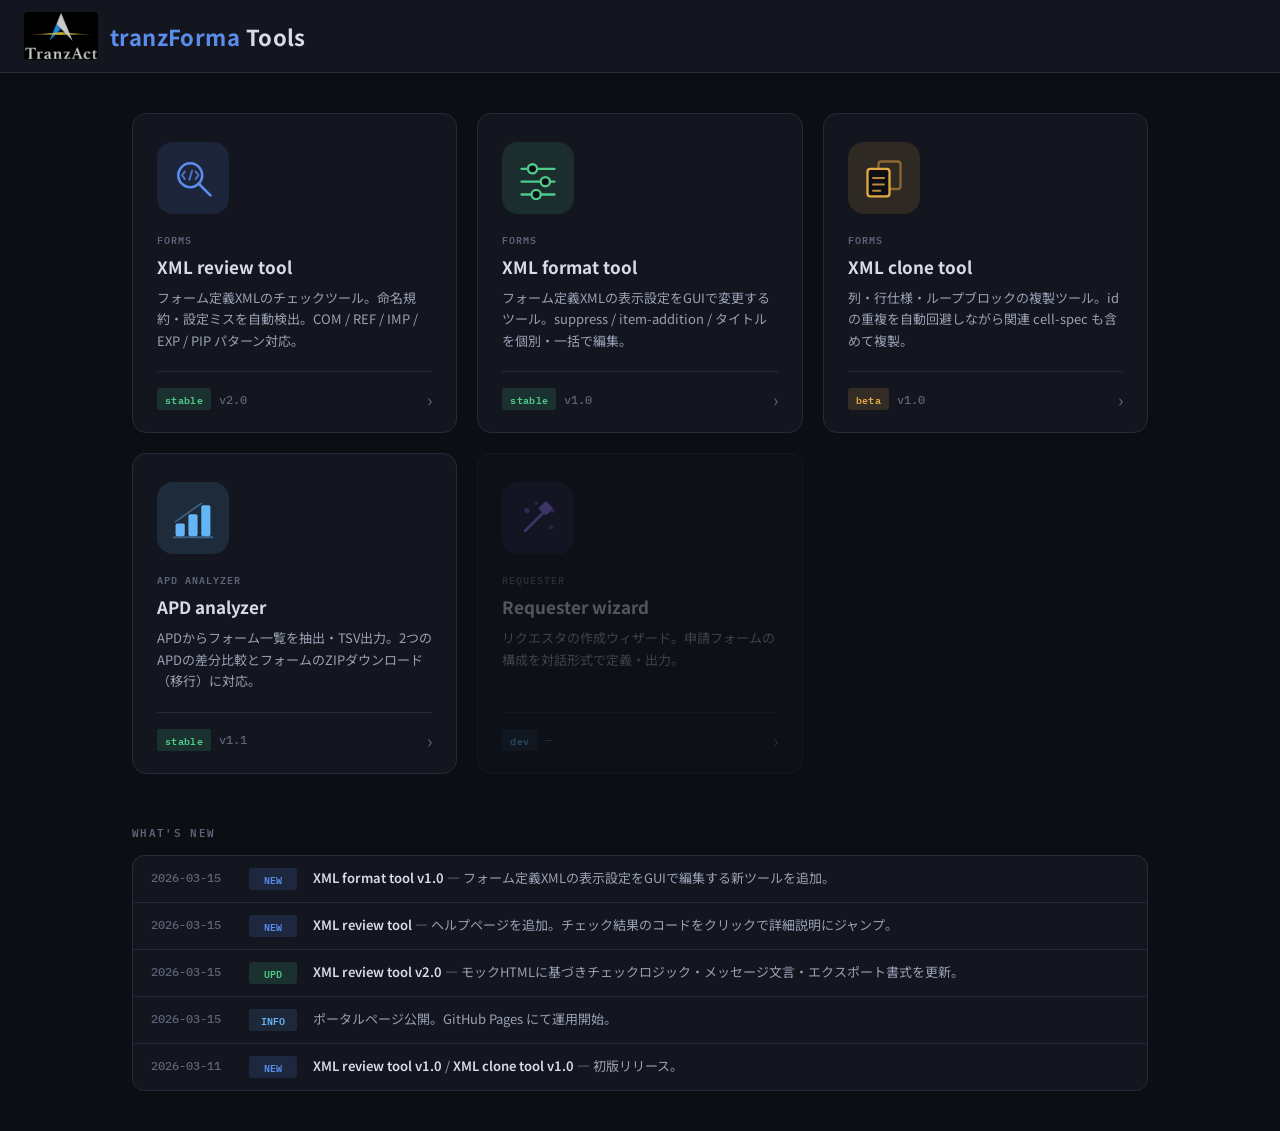
==== tranzforma/index.html @ dec91943 "portal: develop用に全ツールリンクを有効化 Co-Authored-By: Claude Sonnet 4.6 <noreply@anthropic.com>" ====
<!DOCTYPE html>
<html lang="ja">
<head>
<meta charset="UTF-8">
<meta name="viewport" content="width=device-width, initial-scale=1.0">
<title>tranzForma Tools</title>
<link rel="stylesheet" href="shared/common.css">
<style>
body { justify-content: flex-start; }

.portal-body {
  max-width: 1080px; margin: 0 auto; width: 100%;
  padding: 40px 32px; display: flex; flex-direction: column; gap: 48px;
}

/* ─── Tool Grid ─── */
.tool-grid {
  display: grid;
  grid-template-columns: repeat(3, 1fr);
  gap: 20px;
}

.tool-card {
  display: flex; flex-direction: column; gap: 16px;
  padding: 28px 24px 20px;
  background: var(--surface); border: 1px solid var(--border);
  border-radius: 14px; text-decoration: none; color: var(--text);
  transition: all 0.18s; position: relative; overflow: hidden;
}
.tool-card::before {
  content: ''; position: absolute; inset: 0; opacity: 0; transition: opacity 0.18s;
  background: linear-gradient(135deg, var(--accent-dim), transparent 60%);
}
.tool-card:hover { border-color: var(--accent); transform: translateY(-3px); box-shadow: 0 8px 24px rgba(0,0,0,0.3); }
.tool-card:hover::before { opacity: 1; }
.tool-card.disabled { pointer-events: none; opacity: 0.35; }

.card-icon {
  width: 72px; height: 72px; border-radius: 16px;
  display: flex; align-items: center; justify-content: center; flex-shrink: 0;
}
.card-icon img { width: 44px; height: 44px; }
.icon-blue   { background: rgba(91,141,239,0.13); }
.icon-amber  { background: rgba(228,168,66,0.13); }
.icon-teal   { background: rgba(78,202,139,0.13); }
.icon-info   { background: rgba(100,181,246,0.13); }
.icon-purple { background: rgba(150,120,255,0.13); }

.card-body { flex: 1; display: flex; flex-direction: column; gap: 6px; }
.card-category { font: 600 10px var(--mono); color: var(--text3); letter-spacing: 0.1em; text-transform: uppercase; }
.card-name { font: 700 17px var(--sans); color: var(--text); }
.card-desc { font: 400 13px var(--sans); color: var(--text2); line-height: 1.65; margin-top: 2px; }

.card-foot {
  display: flex; align-items: center; gap: 8px;
  padding-top: 14px; border-top: 1px solid var(--border);
  margin-top: 4px;
}
.card-arrow { margin-left: auto; font-size: 18px; color: var(--text3); transition: transform 0.15s; }
.tool-card:hover .card-arrow { transform: translateX(3px); color: var(--accent); }
.card-ver { font: 500 12px var(--mono); color: var(--text3); }

/* ─── Status Badge ─── */
.status { font: 600 10px var(--mono); padding: 2px 8px; border-radius: 3px; letter-spacing: 0.03em; }
.status-stable { background: rgba(78,202,139,0.15);  color: #4eca8b; }
.status-beta   { background: rgba(228,168,66,0.15);  color: #e4a842; }
.status-dev    { background: rgba(100,181,246,0.12); color: #64b5f6; }

/* ─── What's New ─── */
.section-label {
  font: 600 11px var(--mono); color: var(--text3);
  text-transform: uppercase; letter-spacing: 0.12em;
  margin-bottom: 14px;
}
.whats-new {
  background: var(--surface); border: 1px solid var(--border);
  border-radius: 12px; overflow: hidden;
}
.news-item {
  display: flex; align-items: flex-start; gap: 16px;
  padding: 12px 18px; border-bottom: 1px solid var(--border);
}
.news-item:last-child { border-bottom: none; }
.news-date  { font: 500 12px var(--mono); color: var(--text3); min-width: 82px; padding-top: 2px; }
.news-badge { font: 600 10px var(--mono); padding: 2px 8px; border-radius: 3px; min-width: 48px; text-align: center; white-space: nowrap; }
.badge-new  { background: rgba(91,141,239,0.15);  color: #5b8def; }
.badge-upd  { background: rgba(78,202,139,0.15);  color: #4eca8b; }
.badge-info { background: rgba(100,181,246,0.12); color: #64b5f6; }
.news-text  { font: 400 13px var(--sans); color: var(--text2); line-height: 1.6; }
.news-text strong { color: var(--text); font-weight: 600; }
</style>
</head>
<body>

<header>
  <img src="shared/logo.png" alt="tranzForma">
  <h1><span>tranzForma</span> Tools</h1>
</header>

<div class="portal-body">

  <!-- Tool Grid -->
  <div class="tool-grid">

    <a class="tool-card" href="xml-review/">
      <div class="card-icon icon-blue">
        <img src="shared/icons/xml-review.svg" alt="">
      </div>
      <div class="card-body">
        <span class="card-category">Forms</span>
        <span class="card-name">XML review tool</span>
        <span class="card-desc">フォーム定義XMLのチェックツール。命名規約・設定ミスを自動検出。COM / REF / IMP / EXP / PIP パターン対応。</span>
      </div>
      <div class="card-foot">
        <span class="status status-stable">stable</span>
        <span class="card-ver">v2.0</span>
        <span class="card-arrow">›</span>
      </div>
    </a>

    <a class="tool-card" href="xml-format/">
      <div class="card-icon icon-teal">
        <img src="shared/icons/xml-format.svg" alt="">
      </div>
      <div class="card-body">
        <span class="card-category">Forms</span>
        <span class="card-name">XML format tool</span>
        <span class="card-desc">フォーム定義XMLの表示設定をGUIで変更するツール。suppress / item-addition / タイトルを個別・一括で編集。</span>
      </div>
      <div class="card-foot">
        <span class="status status-stable">stable</span>
        <span class="card-ver">v1.0</span>
        <span class="card-arrow">›</span>
      </div>
    </a>

    <a class="tool-card" href="xml-clone/">
      <div class="card-icon icon-amber">
        <img src="shared/icons/xml-clone.svg" alt="">
      </div>
      <div class="card-body">
        <span class="card-category">Forms</span>
        <span class="card-name">XML clone tool</span>
        <span class="card-desc">列・行仕様・ループブロックの複製ツール。id の重複を自動回避しながら関連 cell-spec も含めて複製。</span>
      </div>
      <div class="card-foot">
        <span class="status status-beta">beta</span>
        <span class="card-ver">v1.0</span>
        <span class="card-arrow">›</span>
      </div>
    </a>

    <a class="tool-card" href="apd-analyzer/">
      <div class="card-icon icon-info">
        <img src="shared/icons/apd-analyzer.svg" alt="">
      </div>
      <div class="card-body">
        <span class="card-category">APD Analyzer</span>
        <span class="card-name">APD analyzer</span>
        <span class="card-desc">APDからフォーム一覧を抽出・TSV出力。2つのAPDの差分比較とフォームのZIPダウンロード（移行）に対応。</span>
      </div>
      <div class="card-foot">
        <span class="status status-stable">stable</span>
        <span class="card-ver">v1.1</span>
        <span class="card-arrow">›</span>
      </div>
    </a>

    <a class="tool-card disabled" href="#">
      <div class="card-icon icon-purple">
        <img src="shared/icons/requester-wizard.svg" alt="">
      </div>
      <div class="card-body">
        <span class="card-category">Requester</span>
        <span class="card-name">Requester wizard</span>
        <span class="card-desc">リクエスタの作成ウィザード。申請フォームの構成を対話形式で定義・出力。</span>
      </div>
      <div class="card-foot">
        <span class="status status-dev">dev</span>
        <span class="card-ver">—</span>
        <span class="card-arrow">›</span>
      </div>
    </a>

  </div>

  <!-- What's New -->
  <div>
    <div class="section-label">What's New</div>
    <div class="whats-new">
      <div class="news-item">
        <span class="news-date">2026-03-15</span>
        <span class="news-badge badge-new">NEW</span>
        <span class="news-text"><strong>XML format tool v1.0</strong> — フォーム定義XMLの表示設定をGUIで編集する新ツールを追加。</span>
      </div>
      <div class="news-item">
        <span class="news-date">2026-03-15</span>
        <span class="news-badge badge-new">NEW</span>
        <span class="news-text"><strong>XML review tool</strong> — ヘルプページを追加。チェック結果のコードをクリックで詳細説明にジャンプ。</span>
      </div>
      <div class="news-item">
        <span class="news-date">2026-03-15</span>
        <span class="news-badge badge-upd">UPD</span>
        <span class="news-text"><strong>XML review tool v2.0</strong> — モックHTMLに基づきチェックロジック・メッセージ文言・エクスポート書式を更新。</span>
      </div>
      <div class="news-item">
        <span class="news-date">2026-03-15</span>
        <span class="news-badge badge-info">INFO</span>
        <span class="news-text">ポータルページ公開。GitHub Pages にて運用開始。</span>
      </div>
      <div class="news-item">
        <span class="news-date">2026-03-11</span>
        <span class="news-badge badge-new">NEW</span>
        <span class="news-text"><strong>XML review tool v1.0</strong> / <strong>XML clone tool v1.0</strong> — 初版リリース。</span>
      </div>
    </div>
  </div>

</div>

</body>
</html>
---- tranzforma/shared/common.css ----
@import url('https://fonts.googleapis.com/css2?family=IBM+Plex+Mono:wght@400;500;600&family=Noto+Sans+JP:wght@400;500;600;700&display=swap');

:root {
  --bg: #0c0e14; --surface: #13161f; --surface2: #1a1e2a;
  --border: #252a3a; --border-hover: #3a4060;
  --accent: #5b8def; --accent-dim: rgba(91,141,239,0.12);
  --error: #ef6461; --error-dim: rgba(239,100,97,0.1);
  --warn: #e4a842; --warn-dim: rgba(228,168,66,0.1);
  --info: #64b5f6; --info-dim: rgba(100,181,246,0.1);
  --ok: #4eca8b; --ok-dim: rgba(78,202,139,0.1);
  --text: #d8dce6; --text2: #9aa0b4; --text3: #5e6478;
  --mono: 'IBM Plex Mono', monospace;
  --sans: 'Noto Sans JP', sans-serif;
}

* { box-sizing: border-box; margin: 0; padding: 0; }
body { background: var(--bg); color: var(--text); font-family: var(--sans); min-height: 100vh; display: flex; flex-direction: column; }

/* ─── Header ─── */
header {
  padding: 12px 24px; border-bottom: 1px solid var(--border);
  display: flex; align-items: center; gap: 12px; background: var(--surface);
}
header img { height: 48px; object-fit: contain; border-radius: 4px; }
header h1 { font-size: 22px; font-weight: 700; letter-spacing: 0.02em; }
header h1 span { color: var(--accent); }
.ver { font: 500 14px var(--mono); color: var(--text2); margin-left: 4px; }

/* ─── Toolbar ─── */
.toolbar {
  padding: 10px 24px; border-bottom: 1px solid var(--border);
  background: var(--surface); display: flex; align-items: center; gap: 16px; flex-wrap: wrap;
}
.toolbar label { font: 500 12px var(--mono); color: var(--text2); cursor: pointer; display: flex; align-items: center; gap: 5px; }
.toolbar input[type="radio"] { accent-color: var(--accent); }

/* ─── Main Layout ─── */
main { flex: 1; display: grid; grid-template-columns: 1fr 1fr; min-height: 0; }
.pane { display: flex; flex-direction: column; border-right: 1px solid var(--border); min-height: 0; }
.pane:last-child { border-right: none; }
.pane-header {
  padding: 8px 20px; border-bottom: 1px solid var(--border);
  font: 600 11px var(--mono); color: var(--text3); text-transform: uppercase; letter-spacing: 0.1em;
  display: flex; align-items: center; gap: 8px; background: var(--surface);
}
.pane-header::after { content: ''; flex: 1; height: 1px; background: var(--border); }

/* ─── Buttons ─── */
.btn {
  padding: 8px 18px; border-radius: 6px; border: none; cursor: pointer;
  font: 600 13px var(--mono); letter-spacing: 0.02em; transition: all 0.15s;
  display: flex; align-items: center; gap: 6px;
}
.btn-primary { background: var(--accent); color: #fff; }
.btn-primary:hover:not(:disabled) { filter: brightness(1.15); transform: translateY(-1px); }
.btn-fix {
  background: var(--ok-dim); color: var(--ok); border: 1px solid rgba(78,202,139,0.3);
}
.btn-fix:hover:not(:disabled) { background: rgba(78,202,139,0.22); border-color: var(--ok); transform: translateY(-1px); }
.btn-fix:disabled { opacity: 0.35; cursor: not-allowed; }
.btn-secondary { background: var(--surface2); color: var(--text2); border: 1px solid var(--border); }
.btn-secondary:hover:not(:disabled) { color: var(--text); border-color: var(--accent); }
.btn:disabled { opacity: 0.35; cursor: not-allowed; }
.btn-row { padding: 0 16px 12px; display: flex; gap: 8px; flex-wrap: wrap; }

/* ─── Textarea / Drop Zone ─── */
.drop-zone {
  margin: 12px 16px 0; padding: 24px; border: 2px dashed var(--border);
  border-radius: 8px; text-align: center; transition: all 0.2s;
  font: 400 13px var(--sans); color: var(--text3); cursor: pointer;
}
.drop-zone.dragover { border-color: var(--accent); background: var(--accent-dim); color: var(--accent); }
.drop-zone input { display: none; }
.drop-zone .icon { font-size: 24px; margin-bottom: 6px; }

textarea {
  flex: 1; margin: 8px 16px; background: var(--surface2); border: 1px solid var(--border);
  border-radius: 8px; color: var(--text); font: 400 13px/1.7 var(--mono);
  padding: 12px; resize: none; outline: none; transition: border-color 0.2s;
}
textarea:focus { border-color: var(--accent); }
textarea::placeholder { color: var(--text3); }

/* ─── Results ─── */
.results-area { flex: 1; display: flex; flex-direction: column; overflow-y: auto; padding: 12px 16px; gap: 10px; }
.result-empty {
  flex: 1; display: flex; flex-direction: column; align-items: center; justify-content: center;
  color: var(--text3); font: 400 13px var(--mono); gap: 10px; text-align: center; opacity: 0.5;
}
.summary-bar {
  display: flex; align-items: center; gap: 12px; flex-wrap: wrap;
  padding: 10px 14px; background: var(--surface2); border-radius: 8px; border: 1px solid var(--border);
  font: 500 13px var(--mono);
}
.summary-chip { display: flex; align-items: center; gap: 5px; padding: 2px 10px; border-radius: 99px; font: 600 12px var(--mono); }
.chip-error { background: var(--error-dim); color: var(--error); }
.chip-warn  { background: var(--warn-dim);  color: var(--warn);  }
.chip-info  { background: var(--info-dim);  color: var(--info);  }
.chip-ok    { background: var(--ok-dim);    color: var(--ok);    }

.check-group { border: 1px solid var(--border); border-radius: 8px; overflow: hidden; }
.check-group-header {
  padding: 10px 14px; background: var(--surface); cursor: pointer;
  display: flex; align-items: center; gap: 10px; font: 500 13px var(--sans);
  transition: background 0.15s; user-select: none;
}
.check-group-header:hover { background: var(--surface2); }
.check-group-header .arrow { font-size: 10px; color: var(--text3); transition: transform 0.2s; }
.check-group-header.open .arrow { transform: rotate(90deg); }
.check-group-header .code { font: 600 12px var(--mono); color: var(--accent); min-width: 62px; text-decoration: none; }
.check-group-header .code:hover { text-decoration: underline; }
.check-group-header .badge { margin-left: auto; padding: 1px 8px; border-radius: 99px; font: 600 11px var(--mono); }
.check-group-body { display: none; border-top: 1px solid var(--border); }
.check-group-body.open { display: block; }

.issue-card {
  padding: 10px 14px; border-bottom: 1px solid var(--border);
  animation: fadeIn 0.15s ease; font-size: 13px;
}
.issue-card:last-child { border-bottom: none; }
@keyframes fadeIn { from { opacity: 0; } to { opacity: 1; } }
.issue-severity { display: inline-block; padding: 1px 6px; border-radius: 3px; font: 600 10px var(--mono); letter-spacing: 0.04em; margin-right: 6px; }
.sev-error { background: var(--error-dim); color: var(--error); }
.sev-warn  { background: var(--warn-dim);  color: var(--warn);  }
.sev-info  { background: var(--info-dim);  color: var(--info);  }
.issue-location { font: 500 12px var(--mono); color: var(--text2); margin-top: 4px; }
.issue-detail   { font: 400 12px var(--mono); color: var(--text3); margin-top: 3px; word-break: break-all; }
.issue-suggest  { font: 400 12px var(--mono); color: var(--accent); margin-top: 3px; }

.export-bar {
  padding: 8px 16px; border-top: 1px solid var(--border);
  display: flex; gap: 8px; background: var(--surface);
}

/* ─── Responsive ─── */
@media (max-width: 800px) {
  main { grid-template-columns: 1fr; }
  .pane { border-right: none; border-bottom: 1px solid var(--border); }
}
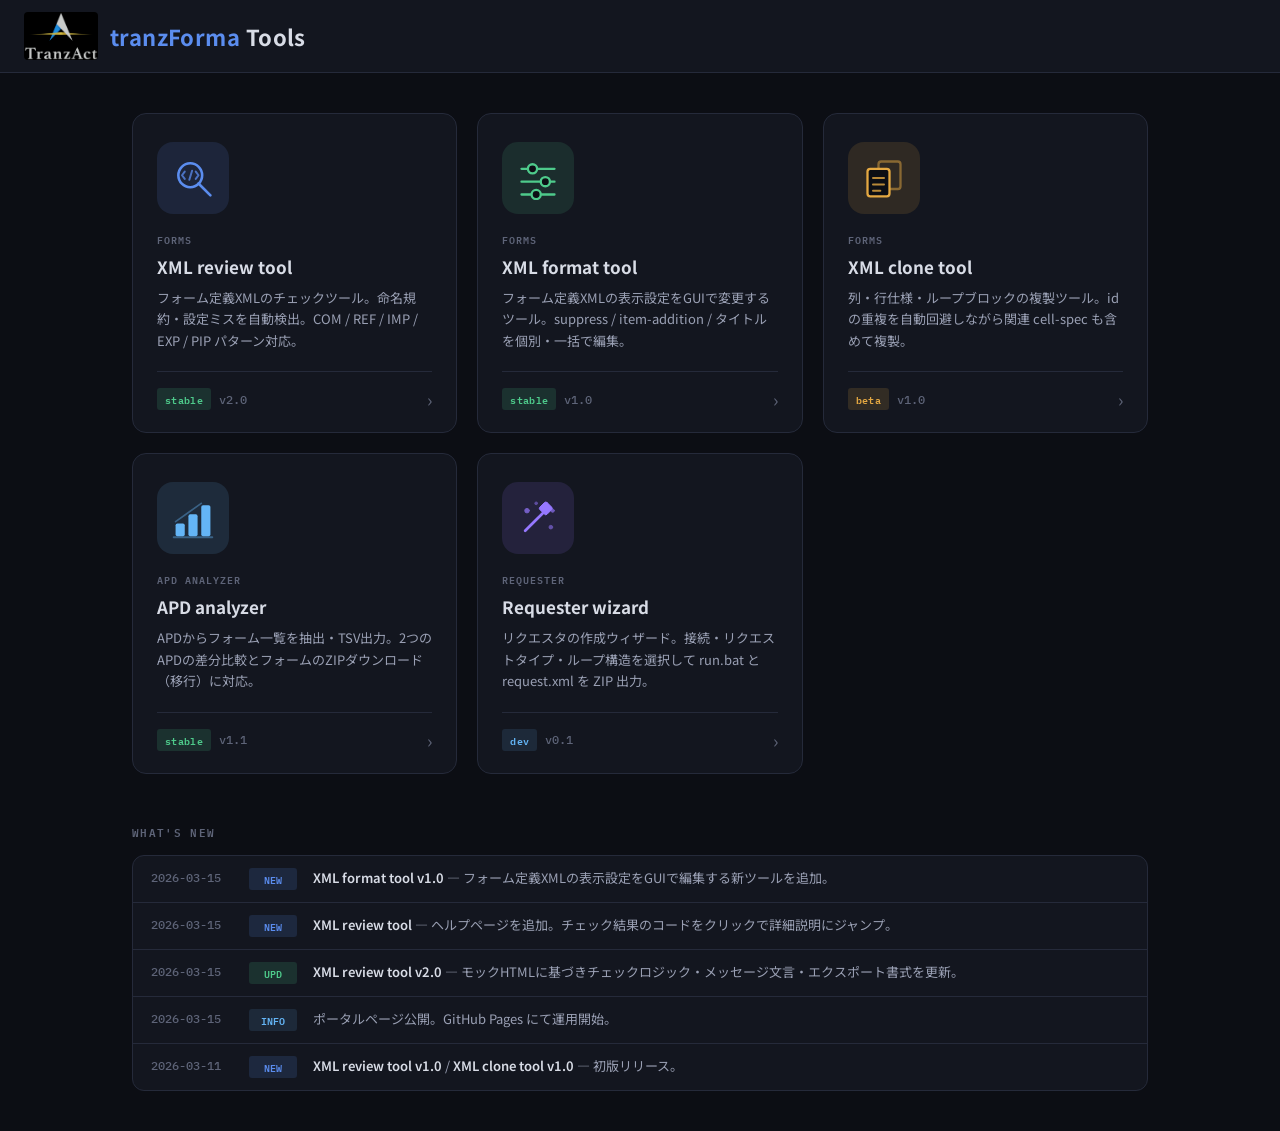
==== commit b74b0e91: "requester-wizard: add APD-driven 6-step wizard (v0.1) - New tool at tranzforma/requester-generator/ " ====
--- a/tranzforma/index.html
+++ b/tranzforma/index.html
@@ -166,18 +166,18 @@
       </div>
     </a>
 
-    <a class="tool-card disabled" href="#">
+    <a class="tool-card" href="requester-generator/">
       <div class="card-icon icon-purple">
         <img src="shared/icons/requester-wizard.svg" alt="">
       </div>
       <div class="card-body">
         <span class="card-category">Requester</span>
         <span class="card-name">Requester wizard</span>
-        <span class="card-desc">リクエスタの作成ウィザード。申請フォームの構成を対話形式で定義・出力。</span>
+        <span class="card-desc">リクエスタの作成ウィザード。接続・リクエストタイプ・ループ構造を選択して run.bat と request.xml を ZIP 出力。</span>
       </div>
       <div class="card-foot">
         <span class="status status-dev">dev</span>
-        <span class="card-ver">—</span>
+        <span class="card-ver">v0.1</span>
         <span class="card-arrow">›</span>
       </div>
     </a>
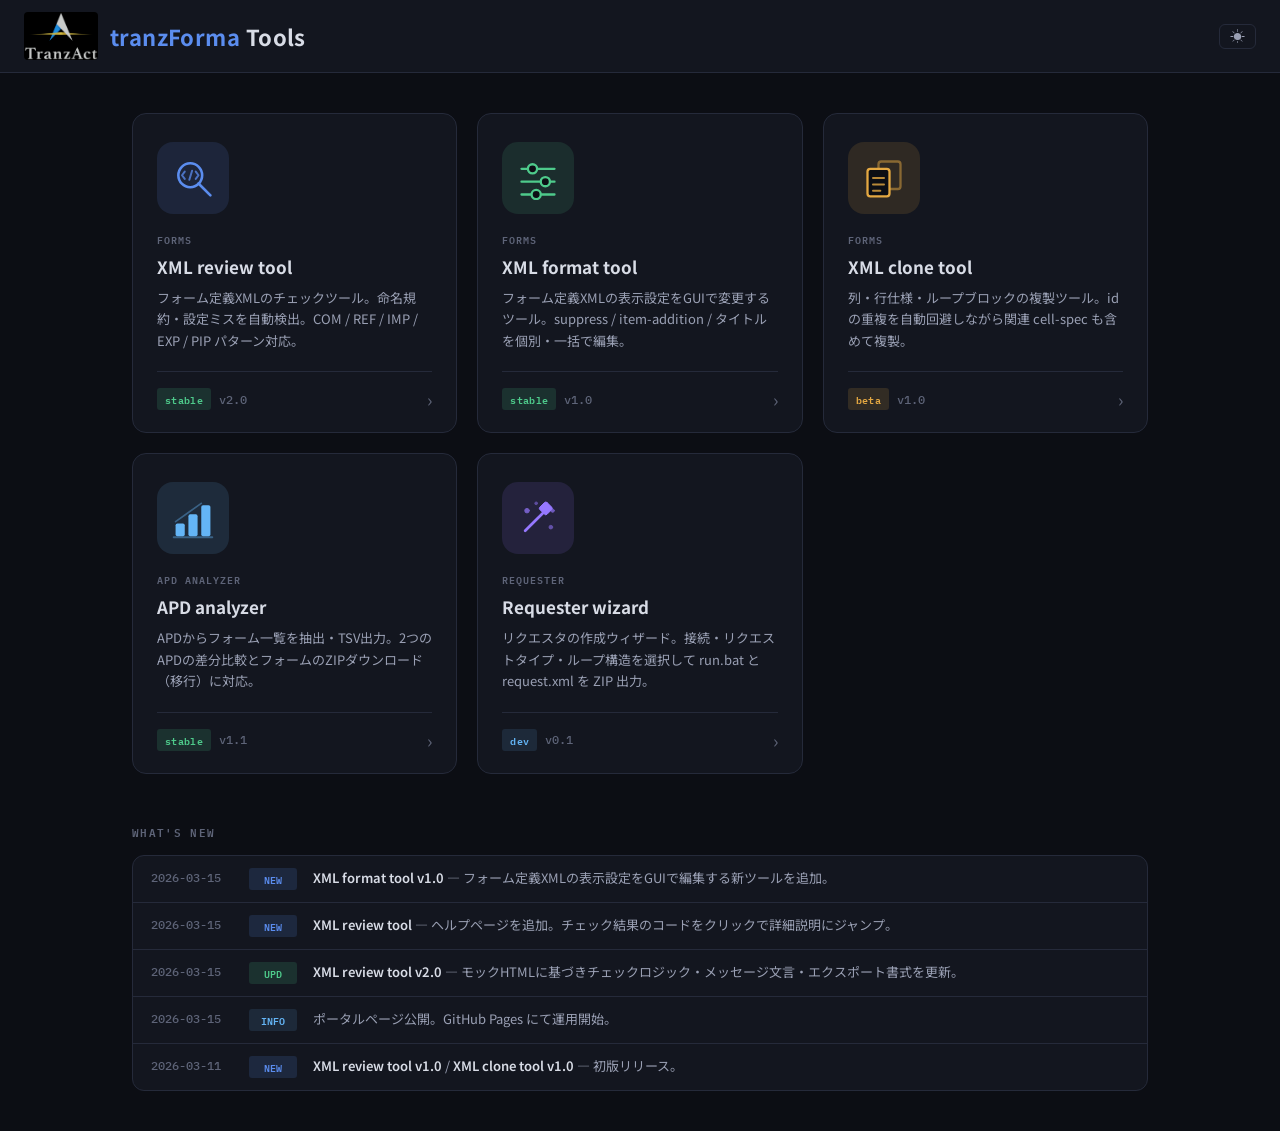
==== commit f00611dd: "shared: add light/dark mode toggle across all tools - Add shared/theme.js: IIFE sets data-theme from" ====
--- a/tranzforma/index.html
+++ b/tranzforma/index.html
@@ -5,6 +5,7 @@
 <meta name="viewport" content="width=device-width, initial-scale=1.0">
 <title>tranzForma Tools</title>
 <link rel="stylesheet" href="shared/common.css">
+<script src="shared/theme.js"></script>
 <style>
 body { justify-content: flex-start; }
 
@@ -95,6 +96,7 @@
 <header>
   <img src="shared/logo.png" alt="tranzForma">
   <h1><span>tranzForma</span> Tools</h1>
+  <button style="margin-left:auto" class="theme-btn" onclick="toggleTheme()"></button>
 </header>
 
 <div class="portal-body">
--- a/tranzforma/shared/common.css
+++ b/tranzforma/shared/common.css
@@ -13,6 +13,17 @@
   --sans: 'Noto Sans JP', sans-serif;
 }
 
+:root[data-theme="light"] {
+  --bg: #f4f5f9; --surface: #ffffff; --surface2: #eef0f6;
+  --border: #dde0ea; --border-hover: #aab0c8;
+  --accent: #3b6fd4; --accent-dim: rgba(59,111,212,0.10);
+  --error: #c9302c; --error-dim: rgba(201,48,44,0.08);
+  --warn: #b07000; --warn-dim: rgba(176,112,0,0.08);
+  --info: #1976d2; --info-dim: rgba(25,118,210,0.08);
+  --ok: #1e8a5a; --ok-dim: rgba(30,138,90,0.08);
+  --text: #1a1d2e; --text2: #4a5068; --text3: #8a90a4;
+}
+
 * { box-sizing: border-box; margin: 0; padding: 0; }
 body { background: var(--bg); color: var(--text); font-family: var(--sans); min-height: 100vh; display: flex; flex-direction: column; }
 
@@ -25,6 +36,17 @@
 header h1 { font-size: 22px; font-weight: 700; letter-spacing: 0.02em; }
 header h1 span { color: var(--accent); }
 .ver { font: 500 14px var(--mono); color: var(--text2); margin-left: 4px; }
+
+/* ─── Theme Toggle ─── */
+.theme-btn {
+  background: none; border: 1px solid var(--border);
+  border-radius: 6px; padding: 4px 10px; cursor: pointer;
+  font-size: 15px; color: var(--text2); transition: all 0.15s; line-height: 1;
+}
+.theme-btn:hover { border-color: var(--accent); color: var(--text); }
+/* icon swap via CSS */
+.theme-btn::before { content: '☀'; }
+:root[data-theme="light"] .theme-btn::before { content: '🌙'; }
 
 /* ─── Toolbar ─── */
 .toolbar {
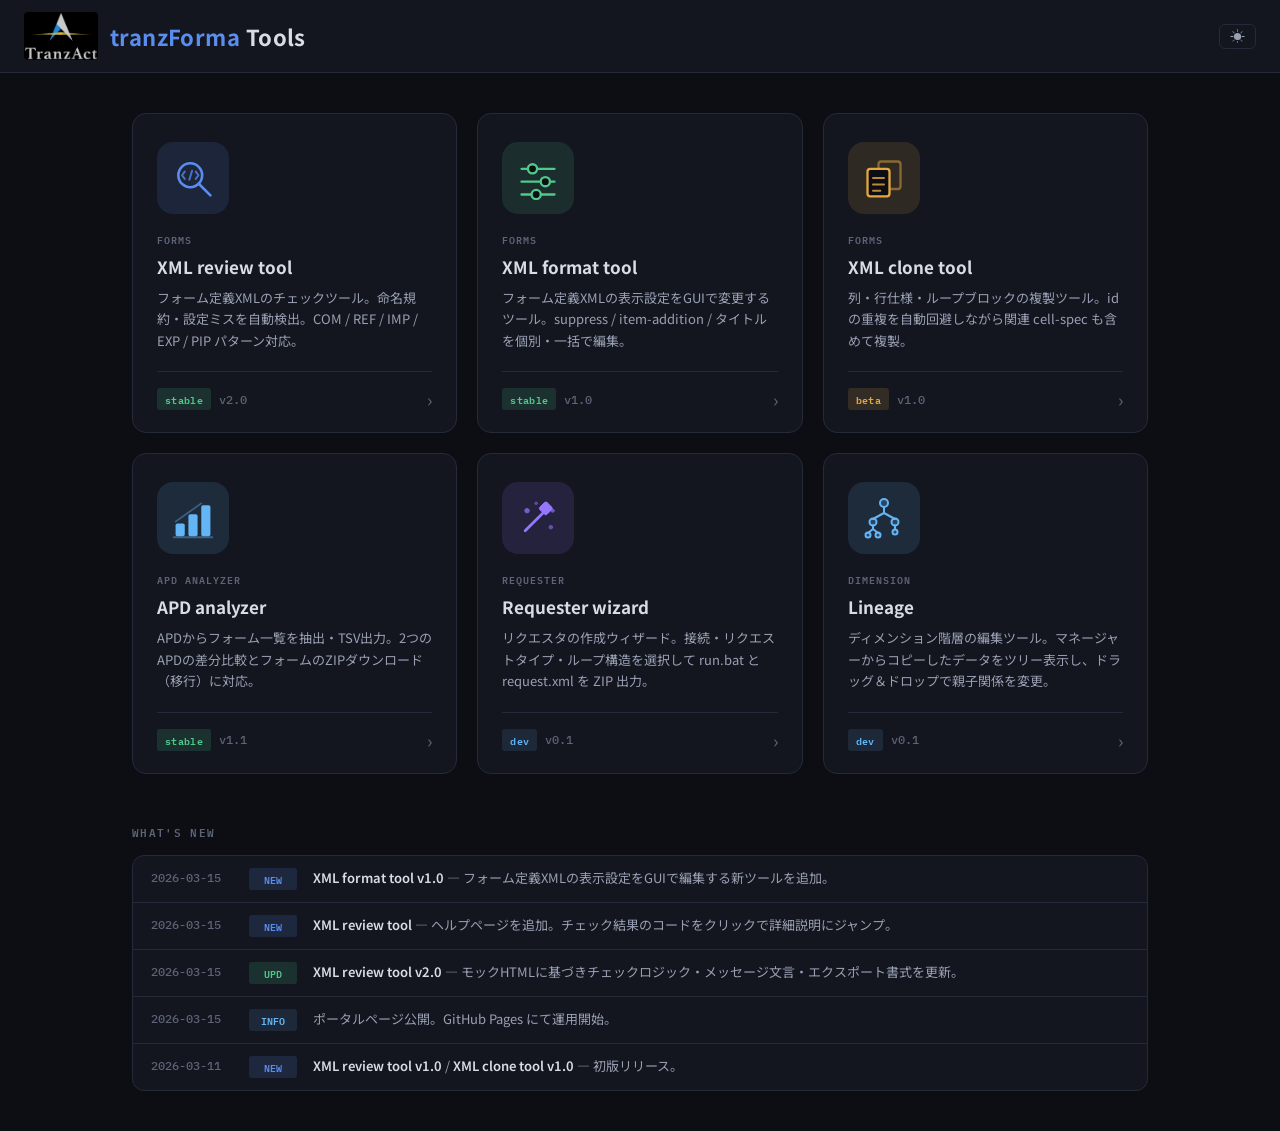
==== commit 7cee932d: "feat(lineage): add dimension hierarchy editing tool New tool for editing dimension hierarchies with " ====
--- a/tranzforma/index.html
+++ b/tranzforma/index.html
@@ -184,6 +184,22 @@
       </div>
     </a>
 
+    <a class="tool-card" href="lineage/">
+      <div class="card-icon icon-info">
+        <img src="shared/icons/lineage.svg" alt="">
+      </div>
+      <div class="card-body">
+        <span class="card-category">Dimension</span>
+        <span class="card-name">Lineage</span>
+        <span class="card-desc">ディメンション階層の編集ツール。マネージャーからコピーしたデータをツリー表示し、ドラッグ＆ドロップで親子関係を変更。</span>
+      </div>
+      <div class="card-foot">
+        <span class="status status-dev">dev</span>
+        <span class="card-ver">v0.1</span>
+        <span class="card-arrow">›</span>
+      </div>
+    </a>
+
   </div>
 
   <!-- What's New -->
--- a/tranzforma/shared/common.css
+++ b/tranzforma/shared/common.css
@@ -33,8 +33,11 @@
   display: flex; align-items: center; gap: 12px; background: var(--surface);
 }
 header img { height: 48px; object-fit: contain; border-radius: 4px; }
+:root[data-theme="light"] header img { background: #13161f; padding: 2px 6px; border-radius: 6px; }
 header h1 { font-size: 22px; font-weight: 700; letter-spacing: 0.02em; }
 header h1 span { color: var(--accent); }
+header h1 a { color: var(--accent); text-decoration: none; }
+header h1 a:hover { text-decoration: underline; }
 .ver { font: 500 14px var(--mono); color: var(--text2); margin-left: 4px; }
 
 /* ─── Theme Toggle ─── */
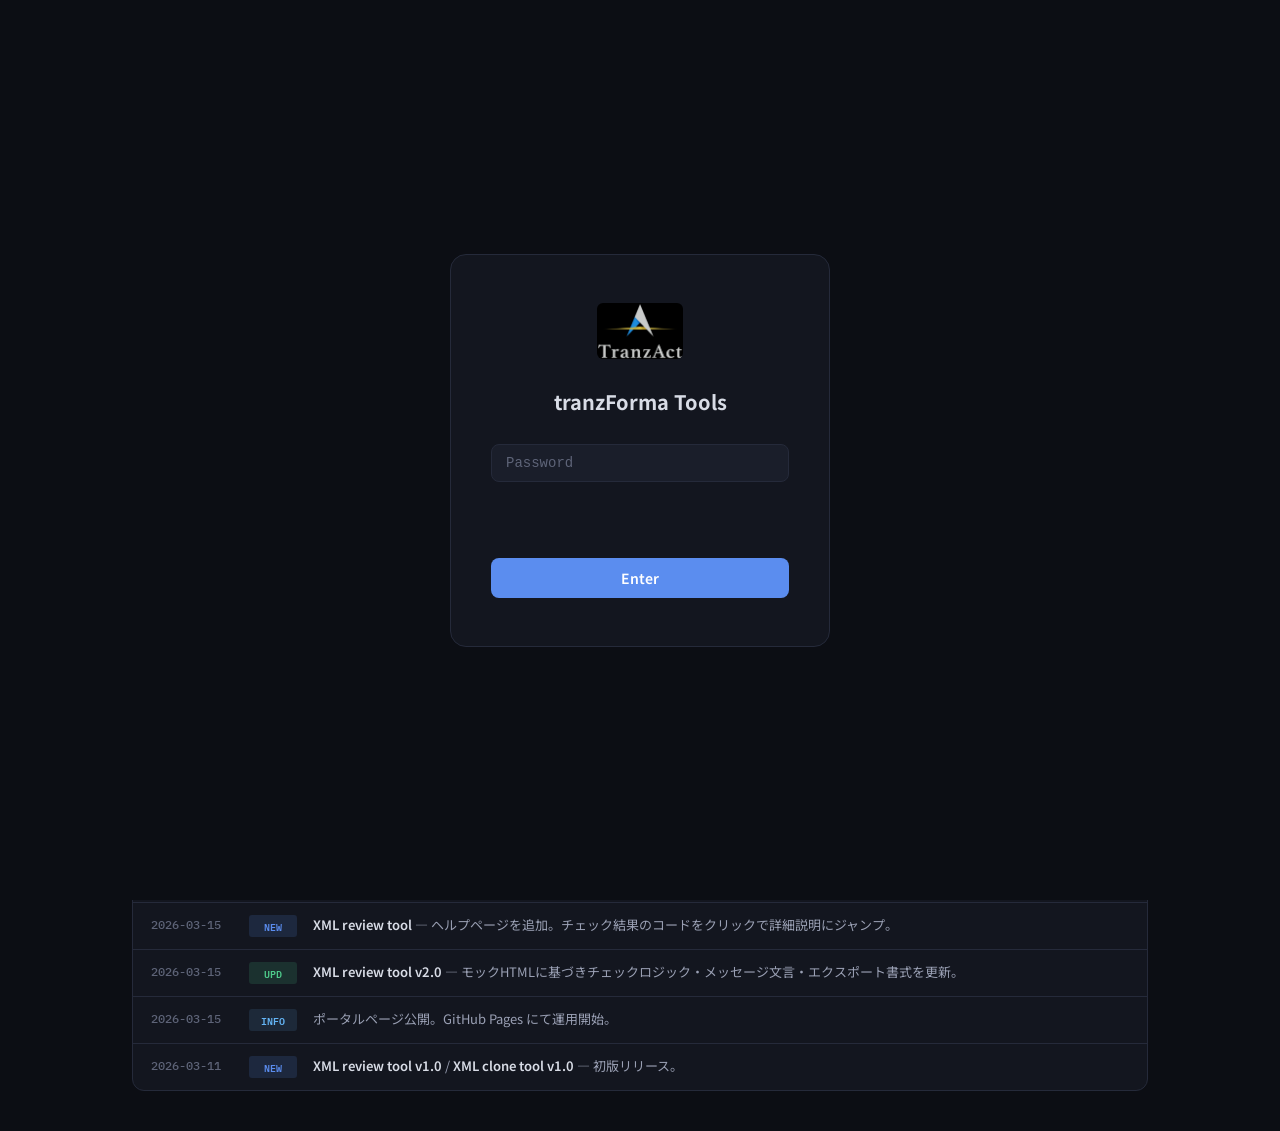
==== commit cb267f91: "feat(apd-analyzer): add UPDATE_LEDGER analysis, system graph, and password gate - Add password gate " ====
--- a/tranzforma/index.html
+++ b/tranzforma/index.html
@@ -6,6 +6,7 @@
 <title>tranzForma Tools</title>
 <link rel="stylesheet" href="shared/common.css">
 <script src="shared/theme.js"></script>
+<script src="shared/auth.js"></script>
 <style>
 body { justify-content: flex-start; }
 
@@ -89,9 +90,59 @@
 .badge-info { background: rgba(100,181,246,0.12); color: #64b5f6; }
 .news-text  { font: 400 13px var(--sans); color: var(--text2); line-height: 1.6; }
 .news-text strong { color: var(--text); font-weight: 600; }
+
+/* ─── Login Overlay ─── */
+.login-overlay {
+  position: fixed; inset: 0; z-index: 1000;
+  background: var(--bg);
+  display: flex; align-items: center; justify-content: center;
+}
+.login-overlay.hidden { display: none; }
+
+.login-box {
+  display: flex; flex-direction: column; align-items: center; gap: 28px;
+  padding: 48px 40px; background: var(--surface); border: 1px solid var(--border);
+  border-radius: 16px; width: 380px; max-width: 90vw;
+}
+.login-box img { height: 56px; border-radius: 6px; }
+:root[data-theme="light"] .login-box img { background: #13161f; padding: 3px 8px; border-radius: 8px; }
+.login-title { font: 700 20px var(--sans); color: var(--text); }
+.login-field {
+  width: 100%; display: flex; flex-direction: column; gap: 8px;
+}
+.login-field input {
+  width: 100%; padding: 10px 14px; font: 400 14px var(--mono);
+  background: var(--surface2); border: 1px solid var(--border); border-radius: 8px;
+  color: var(--text); outline: none; transition: border-color 0.15s;
+}
+.login-field input:focus { border-color: var(--accent); }
+.login-field input::placeholder { color: var(--text3); }
+.login-btn {
+  width: 100%; padding: 10px; font: 600 14px var(--sans);
+  background: var(--accent); color: #fff; border: none; border-radius: 8px;
+  cursor: pointer; transition: opacity 0.15s;
+}
+.login-btn:hover { opacity: 0.85; }
+.login-error {
+  font: 500 13px var(--sans); color: var(--error); min-height: 20px;
+  text-align: center;
+}
 </style>
 </head>
 <body>
+
+<!-- Login Overlay -->
+<div class="login-overlay" id="loginOverlay">
+  <div class="login-box">
+    <img src="shared/logo.png" alt="tranzForma">
+    <span class="login-title">tranzForma Tools</span>
+    <div class="login-field">
+      <input type="password" id="loginPassword" placeholder="Password" autocomplete="off">
+    </div>
+    <span class="login-error" id="loginError"></span>
+    <button class="login-btn" id="loginBtn">Enter</button>
+  </div>
+</div>
 
 <header>
   <img src="shared/logo.png" alt="tranzForma">
@@ -236,5 +287,34 @@
 
 </div>
 
+<script>
+(function () {
+  const overlay = document.getElementById('loginOverlay');
+  const pwInput = document.getElementById('loginPassword');
+  const btn     = document.getElementById('loginBtn');
+  const errEl   = document.getElementById('loginError');
+
+  if (tfIsAuthed()) {
+    overlay.classList.add('hidden');
+  }
+
+  async function attempt() {
+    const ok = await tfLogin(pwInput.value);
+    if (ok) {
+      overlay.classList.add('hidden');
+    } else {
+      errEl.textContent = 'パスワードが違います';
+      pwInput.value = '';
+      pwInput.focus();
+    }
+  }
+
+  btn.addEventListener('click', attempt);
+  pwInput.addEventListener('keydown', function (e) {
+    if (e.key === 'Enter') attempt();
+  });
+})();
+</script>
+
 </body>
 </html>
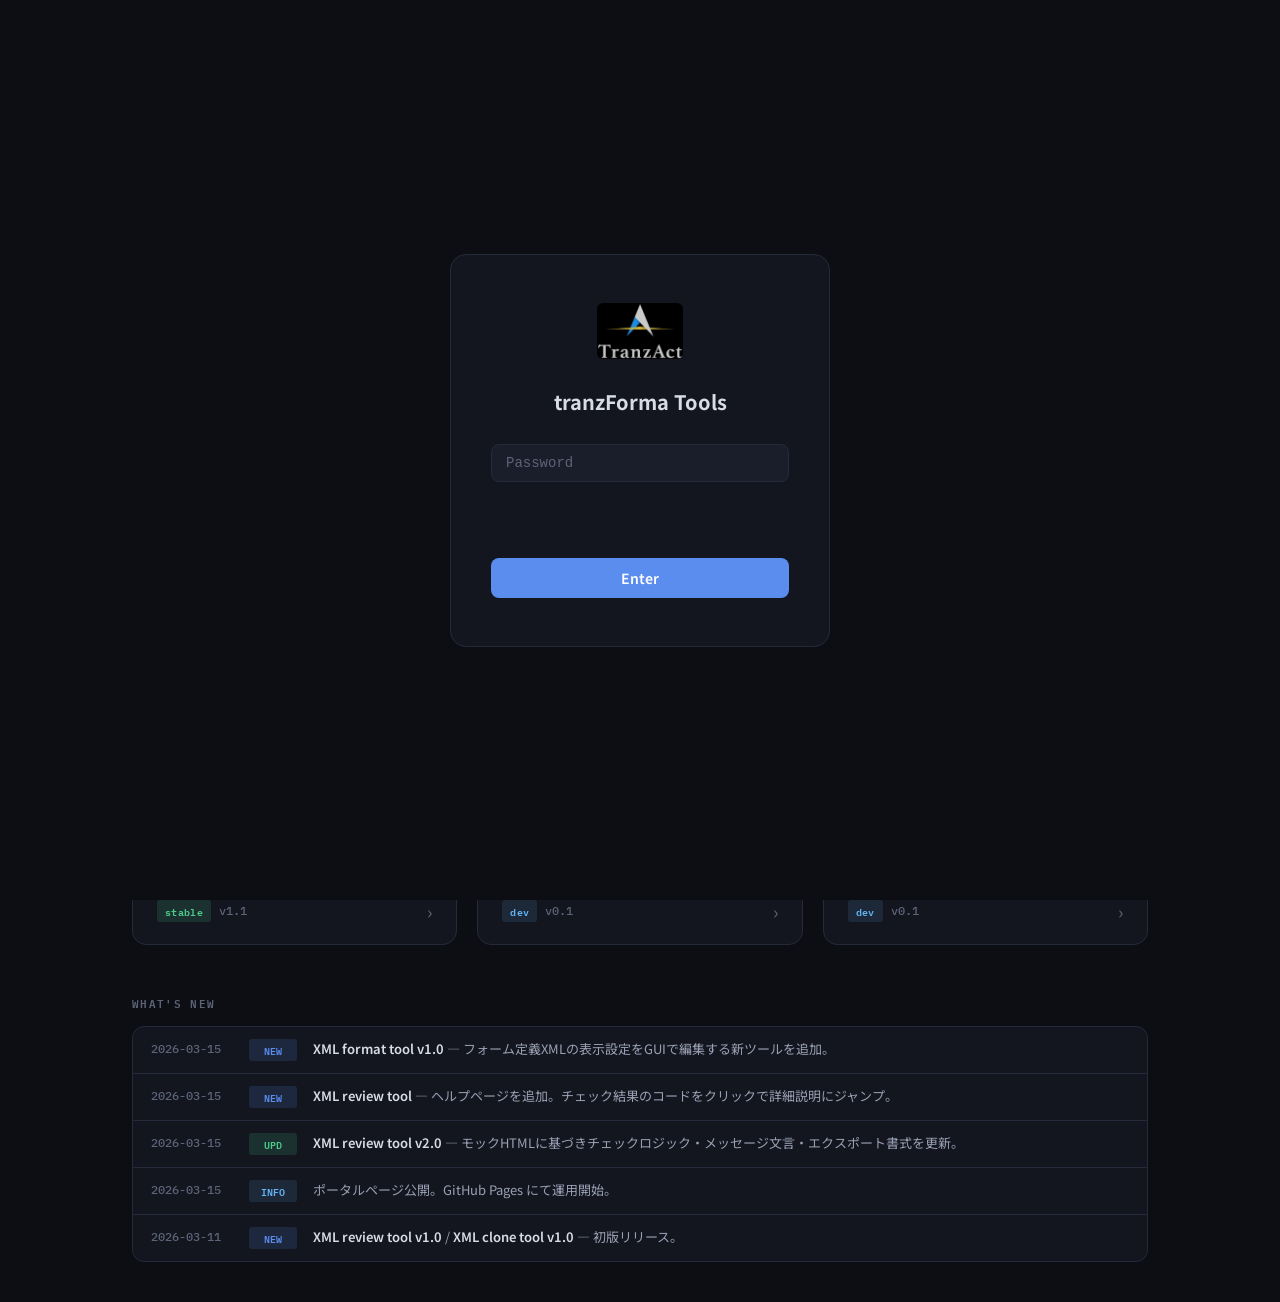
==== commit df813b56: "feat: add IndexedDB APD store and project selector on HOME - Add shared/apd-store.js for persistent " ====
--- a/tranzforma/index.html
+++ b/tranzforma/index.html
@@ -7,6 +7,7 @@
 <link rel="stylesheet" href="shared/common.css">
 <script src="shared/theme.js"></script>
 <script src="shared/auth.js"></script>
+<script src="shared/apd-store.js"></script>
 <style>
 body { justify-content: flex-start; }
 
@@ -90,6 +91,54 @@
 .badge-info { background: rgba(100,181,246,0.12); color: #64b5f6; }
 .news-text  { font: 400 13px var(--sans); color: var(--text2); line-height: 1.6; }
 .news-text strong { color: var(--text); font-weight: 600; }
+
+/* ─── Project Cards ─── */
+.project-grid {
+  display: flex; gap: 14px; flex-wrap: wrap;
+}
+.project-card {
+  display: flex; flex-direction: column; gap: 6px;
+  padding: 16px 18px; min-width: 160px; max-width: 220px;
+  background: var(--surface); border: 2px solid var(--border);
+  border-radius: 12px; cursor: pointer; transition: all 0.15s;
+  position: relative;
+}
+.project-card:hover { border-color: var(--accent); }
+.project-card.selected { border-color: var(--accent); background: var(--accent-dim); }
+.project-card .proj-name {
+  font: 700 14px var(--mono); color: var(--text);
+  white-space: nowrap; overflow: hidden; text-overflow: ellipsis;
+}
+.project-card .proj-meta {
+  font: 400 11px var(--mono); color: var(--text3); line-height: 1.5;
+}
+.project-card .proj-check {
+  position: absolute; top: 8px; right: 10px;
+  font-size: 14px; color: var(--accent); display: none;
+}
+.project-card.selected .proj-check { display: block; }
+.project-card .proj-delete {
+  position: absolute; top: 8px; right: 10px;
+  font: 500 14px var(--mono); color: var(--text3); background: none; border: none;
+  cursor: pointer; padding: 0 4px; line-height: 1; display: none;
+}
+.project-card:hover .proj-delete { display: block; }
+.project-card.selected:hover .proj-delete { display: none; }
+.project-card .proj-delete:hover { color: var(--error); }
+
+.project-add {
+  display: flex; align-items: center; justify-content: center;
+  min-width: 80px; min-height: 90px;
+  background: var(--surface); border: 2px dashed var(--border);
+  border-radius: 12px; cursor: pointer; transition: all 0.15s;
+  font: 400 28px var(--mono); color: var(--text3);
+}
+.project-add:hover { border-color: var(--accent); color: var(--accent); }
+
+.project-empty {
+  font: 400 13px var(--sans); color: var(--text3);
+  padding: 4px 0;
+}
 
 /* ─── Login Overlay ─── */
 .login-overlay {
@@ -152,6 +201,15 @@
 
 <div class="portal-body">
 
+  <!-- Project (APD) Selector -->
+  <div>
+    <div class="section-label">Projects (APD)</div>
+    <div class="project-grid" id="projectGrid">
+      <!-- populated by JS -->
+    </div>
+    <input type="file" id="apdFileInput" accept=".apd,.xml,.txt" style="display:none">
+  </div>
+
   <!-- Tool Grid -->
   <div class="tool-grid">
 
@@ -314,6 +372,126 @@
     if (e.key === 'Enter') attempt();
   });
 })();
+
+// ─── Project (APD) Selector ───
+(function () {
+  const grid = document.getElementById('projectGrid');
+  const fileInput = document.getElementById('apdFileInput');
+
+  function formatDate(ts) {
+    if (!ts) return '';
+    const d = new Date(ts);
+    return `${d.getMonth() + 1}/${d.getDate()} ${String(d.getHours()).padStart(2, '0')}:${String(d.getMinutes()).padStart(2, '0')}`;
+  }
+
+  async function render() {
+    const list = await tfApdStore.list();
+    const selectedId = tfApdStore.getSelectedId();
+    grid.innerHTML = '';
+
+    if (list.length === 0) {
+      const empty = document.createElement('span');
+      empty.className = 'project-empty';
+      empty.textContent = 'APDファイルをアップロードするとプロジェクトが表示されます';
+      grid.appendChild(empty);
+    }
+
+    for (const item of list) {
+      const card = document.createElement('div');
+      card.className = 'project-card' + (item.id === selectedId ? ' selected' : '');
+
+      const check = document.createElement('span');
+      check.className = 'proj-check';
+      check.textContent = '\u2713';
+      card.appendChild(check);
+
+      const del = document.createElement('button');
+      del.className = 'proj-delete';
+      del.textContent = '\u00d7';
+      del.title = '削除';
+      del.addEventListener('click', async (e) => {
+        e.stopPropagation();
+        await tfApdStore.remove(item.id);
+        if (selectedId === item.id) tfApdStore.setSelectedId(null);
+        render();
+      });
+      card.appendChild(del);
+
+      const name = document.createElement('div');
+      name.className = 'proj-name';
+      name.textContent = item.appLabel || item.fileName;
+      name.title = item.fileName;
+      card.appendChild(name);
+
+      const meta = document.createElement('div');
+      meta.className = 'proj-meta';
+      meta.textContent = `${item.formCount} forms / ${item.ledgerCount} ledgers`;
+      card.appendChild(meta);
+
+      const date = document.createElement('div');
+      date.className = 'proj-meta';
+      date.textContent = formatDate(item.updatedAt);
+      card.appendChild(date);
+
+      card.addEventListener('click', () => {
+        if (selectedId === item.id) {
+          tfApdStore.setSelectedId(null);
+        } else {
+          tfApdStore.setSelectedId(item.id);
+        }
+        render();
+      });
+
+      grid.appendChild(card);
+    }
+
+    // + ボタン
+    const addBtn = document.createElement('div');
+    addBtn.className = 'project-add';
+    addBtn.textContent = '+';
+    addBtn.title = 'APDファイルを追加';
+    addBtn.addEventListener('click', () => fileInput.click());
+    grid.appendChild(addBtn);
+  }
+
+  fileInput.addEventListener('change', async (e) => {
+    const file = e.target.files[0];
+    if (!file) return;
+    const reader = new FileReader();
+    reader.onload = async (ev) => {
+      const xmlText = ev.target.result;
+      try {
+        // XMLとして最低限パースできるか確認
+        const parser = new DOMParser();
+        const doc = parser.parseFromString(xmlText, 'application/xml');
+        if (doc.querySelector('parsererror')) throw new Error('XMLの構文エラー');
+        const id = await tfApdStore.save(file.name, xmlText);
+        tfApdStore.setSelectedId(id);
+        render();
+      } catch (err) {
+        alert('APDファイルの読み込みに失敗しました: ' + err.message);
+      }
+    };
+    reader.readAsText(file, 'UTF-8');
+    fileInput.value = '';
+  });
+
+  // ドラッグ&ドロップ対応
+  grid.addEventListener('dragover', (e) => { e.preventDefault(); });
+  grid.addEventListener('drop', (e) => {
+    e.preventDefault();
+    const file = e.dataTransfer.files[0];
+    if (file) {
+      // fileInputのchangeイベントを再利用
+      const dt = new DataTransfer();
+      dt.items.add(file);
+      fileInput.files = dt.files;
+      fileInput.dispatchEvent(new Event('change'));
+    }
+  });
+
+  render();
+})();
 </script>
 
 </body>
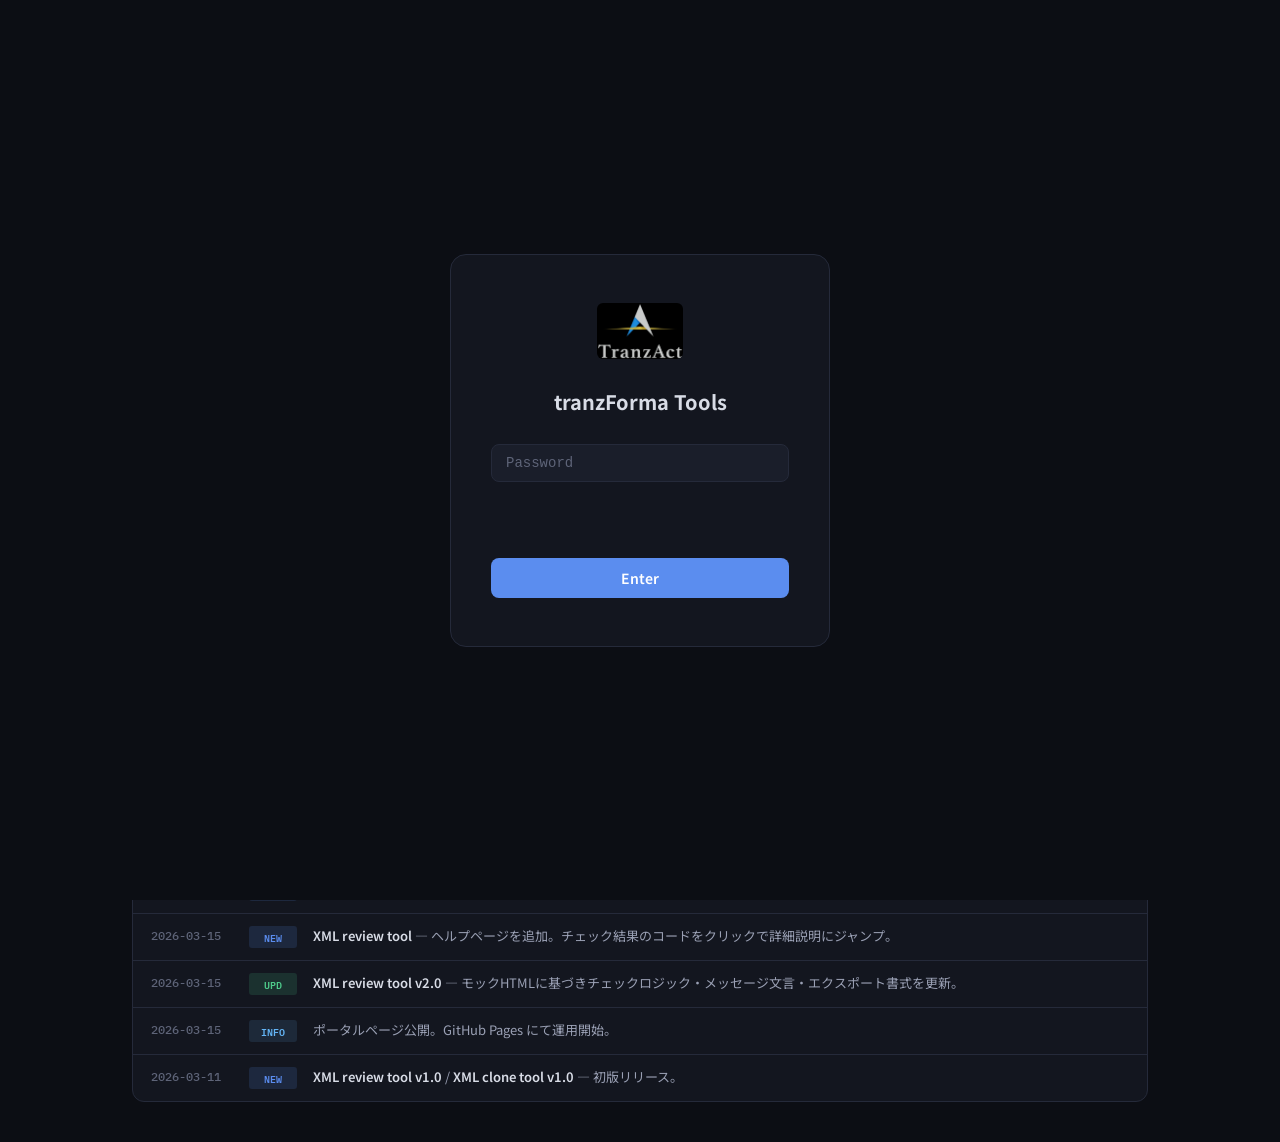
==== commit b3364e64: "feat(home): redesign tool cards with codenames, new icons, and updated descriptions カードにコードネーム表示を追加し" ====
--- a/tranzforma/index.html
+++ b/tranzforma/index.html
@@ -52,7 +52,7 @@
 .card-body { flex: 1; display: flex; flex-direction: column; gap: 6px; }
 .card-category { font: 600 10px var(--mono); color: var(--text3); letter-spacing: 0.1em; text-transform: uppercase; }
 .card-name { font: 700 17px var(--sans); color: var(--text); }
-.card-desc { font: 400 13px var(--sans); color: var(--text2); line-height: 1.65; margin-top: 2px; }
+.card-desc { font: 400 14px var(--sans); color: var(--text2); line-height: 1.65; margin-top: 2px; }
 
 .card-foot {
   display: flex; align-items: center; gap: 8px;
@@ -62,6 +62,46 @@
 .card-arrow { margin-left: auto; font-size: 18px; color: var(--text3); transition: transform 0.15s; }
 .tool-card:hover .card-arrow { transform: translateX(3px); color: var(--accent); }
 .card-ver { font: 500 12px var(--mono); color: var(--text3); }
+
+/* ─── Codename Variants ─── */
+/* Pattern A: 右上にロゴ＋バージョン */
+.codename-block {
+  position: absolute; top: 14px; right: 18px; z-index: 1;
+  display: flex; flex-direction: column; align-items: flex-end; gap: 2px;
+  opacity: 0.5; transition: opacity 0.18s;
+}
+.codename-block .codename-name {
+  font: 600 17px var(--sans); letter-spacing: 0.04em; color: var(--text3);
+}
+.codename-block .codename-ver {
+  font: 500 10px var(--mono); color: var(--text3);
+}
+.tool-card:hover .codename-block { opacity: 0.8; }
+
+/* Pattern B: 背景ウォーターマーク */
+.codename-initial {
+  position: absolute; top: 14px; right: 18px; z-index: 0;
+  font: 900 20px var(--sans);
+  color: var(--text3); opacity: 0.25;
+  line-height: 1; pointer-events: none;
+  transition: opacity 0.18s;
+}
+.codename-initial.codename-lg {
+  font-size: 25px;
+}
+.tool-card:hover .codename-initial { opacity: 0.12; }
+
+/* Pattern D: バッジ（汎用） */
+.codename-badge {
+  font: 600 10px var(--mono); padding: 2px 8px; border-radius: 3px;
+  background: rgba(150,120,255,0.12); color: #9678ff;
+  letter-spacing: 0.03em;
+}
+/* Lineage用バッジ（右上ロゴ内） */
+.codename-badge-dim {
+  background: rgba(100,181,246,0.15); color: #64b5f6;
+  font-size: 12px; padding: 2px 6px; vertical-align: middle;
+}
 
 /* ─── Status Badge ─── */
 .status { font: 600 10px var(--mono); padding: 2px 8px; border-radius: 3px; letter-spacing: 0.03em; }
@@ -214,98 +254,91 @@
   <div class="tool-grid">
 
     <a class="tool-card" href="xml-review/">
+      <div class="codename-block">
+        <span class="codename-name">Uniforma</span>
+        <span class="codename-ver">v2.0</span>
+      </div>
       <div class="card-icon icon-blue">
         <img src="shared/icons/xml-review.svg" alt="">
       </div>
       <div class="card-body">
-        <span class="card-category">Forms</span>
+
         <span class="card-name">XML review tool</span>
-        <span class="card-desc">フォーム定義XMLのチェックツール。命名規約・設定ミスを自動検出。COM / REF / IMP / EXP / PIP パターン対応。</span>
-      </div>
-      <div class="card-foot">
-        <span class="status status-stable">stable</span>
-        <span class="card-ver">v2.0</span>
-        <span class="card-arrow">›</span>
+        <span class="card-desc">フォーム定義XMLのチェックツール。命名規約・設定ミスを自動検出。自動補正、レビューテキスト出力。</span>
       </div>
     </a>
 
     <a class="tool-card" href="xml-format/">
+      <div class="codename-block">
+        <span class="codename-ver">v1.0</span>
+      </div>
       <div class="card-icon icon-teal">
         <img src="shared/icons/xml-format.svg" alt="">
       </div>
       <div class="card-body">
-        <span class="card-category">Forms</span>
+
         <span class="card-name">XML format tool</span>
-        <span class="card-desc">フォーム定義XMLの表示設定をGUIで変更するツール。suppress / item-addition / タイトルを個別・一括で編集。</span>
-      </div>
-      <div class="card-foot">
-        <span class="status status-stable">stable</span>
-        <span class="card-ver">v1.0</span>
-        <span class="card-arrow">›</span>
+        <span class="card-desc">フォームの表示設定変更ツール。データ無し非表示、項目選択行非表示、行列タイトル自動補完など。</span>
       </div>
     </a>
 
     <a class="tool-card" href="xml-clone/">
+      <div class="codename-block">
+        <span class="codename-name">Mitosis</span>
+        <span class="codename-ver">v1.0</span>
+      </div>
       <div class="card-icon icon-amber">
         <img src="shared/icons/xml-clone.svg" alt="">
       </div>
       <div class="card-body">
-        <span class="card-category">Forms</span>
+
         <span class="card-name">XML clone tool</span>
-        <span class="card-desc">列・行仕様・ループブロックの複製ツール。id の重複を自動回避しながら関連 cell-spec も含めて複製。</span>
-      </div>
-      <div class="card-foot">
-        <span class="status status-beta">beta</span>
-        <span class="card-ver">v1.0</span>
-        <span class="card-arrow">›</span>
+        <span class="card-desc">列・行仕様・ループブロックの複製ツール。id の重複を自動回避しながら関連セル仕様も含めて複製。</span>
       </div>
     </a>
 
     <a class="tool-card" href="apd-analyzer/">
+      <div class="codename-block">
+        <span class="codename-name">Pandora</span>
+        <span class="codename-ver">v1.1</span>
+      </div>
       <div class="card-icon icon-info">
         <img src="shared/icons/apd-analyzer.svg" alt="">
       </div>
       <div class="card-body">
-        <span class="card-category">APD Analyzer</span>
+
         <span class="card-name">APD analyzer</span>
-        <span class="card-desc">APDからフォーム一覧を抽出・TSV出力。2つのAPDの差分比較とフォームのZIPダウンロード（移行）に対応。</span>
-      </div>
-      <div class="card-foot">
-        <span class="status status-stable">stable</span>
-        <span class="card-ver">v1.1</span>
-        <span class="card-arrow">›</span>
+        <span class="card-desc">アプリ定義ファイル（.apd）の解析ツール。フォーム一覧から移行資材自動抽出まで対応する総合プラットフォーム。</span>
       </div>
     </a>
 
     <a class="tool-card" href="requester-generator/">
+      <div class="codename-block">
+        <span class="codename-name">Sherpa</span>
+        <span class="codename-ver">v0.1</span>
+      </div>
       <div class="card-icon icon-purple">
         <img src="shared/icons/requester-wizard.svg" alt="">
       </div>
       <div class="card-body">
-        <span class="card-category">Requester</span>
+
         <span class="card-name">Requester wizard</span>
-        <span class="card-desc">リクエスタの作成ウィザード。接続・リクエストタイプ・ループ構造を選択して run.bat と request.xml を ZIP 出力。</span>
-      </div>
-      <div class="card-foot">
-        <span class="status status-dev">dev</span>
-        <span class="card-ver">v0.1</span>
-        <span class="card-arrow">›</span>
+        <span class="card-desc">リクエスタの設定ウィザード。アプリ上で設定していくだけでループ付きバッチ処理まで導いてくれる案内人。</span>
       </div>
     </a>
 
     <a class="tool-card" href="lineage/">
+      <div class="codename-block">
+        <span class="codename-name">Lineage</span>
+        <span class="codename-ver">v0.1</span>
+      </div>
       <div class="card-icon icon-info">
         <img src="shared/icons/lineage.svg" alt="">
       </div>
       <div class="card-body">
-        <span class="card-category">Dimension</span>
-        <span class="card-name">Lineage</span>
-        <span class="card-desc">ディメンション階層の編集ツール。マネージャーからコピーしたデータをツリー表示し、ドラッグ＆ドロップで親子関係を変更。</span>
-      </div>
-      <div class="card-foot">
-        <span class="status status-dev">dev</span>
-        <span class="card-ver">v0.1</span>
-        <span class="card-arrow">›</span>
+
+        <span class="card-name">Dimension hierarchy editor</span>
+        <span class="card-desc">ディメンション階層の編集ツール。FPのUIにはないドラッグ＆ドロップによる直感的操作や検索結果の巡回機能を実現。</span>
       </div>
     </a>
 
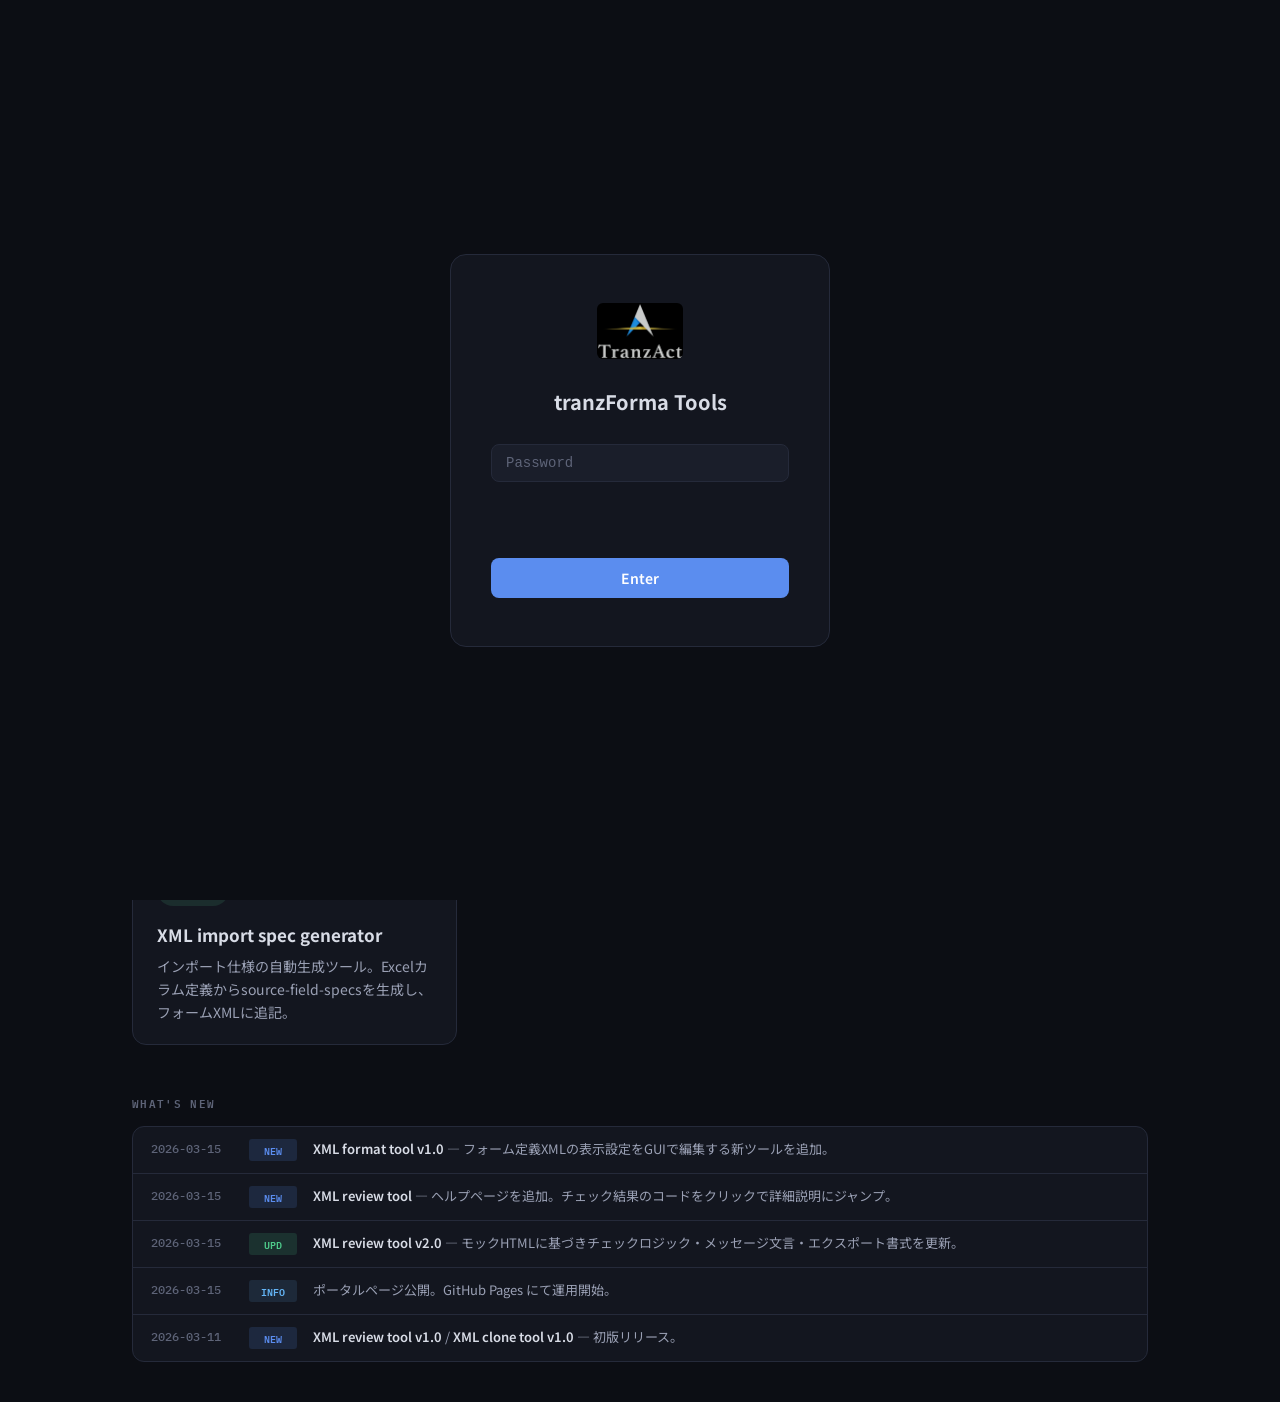
==== commit 6cf19b36: "feat: add xml-import tool, drilldown/script analysis, and form name display - APD Analyzer: add DRIL" ====
--- a/tranzforma/index.html
+++ b/tranzforma/index.html
@@ -339,6 +339,20 @@
 
         <span class="card-name">Dimension hierarchy editor</span>
         <span class="card-desc">ディメンション階層の編集ツール。FPのUIにはないドラッグ＆ドロップによる直感的操作や検索結果の巡回機能を実現。</span>
+      </div>
+    </a>
+
+    <a class="tool-card" href="xml-import/">
+      <div class="codename-block">
+        <span class="codename-name">Molder</span>
+        <span class="codename-ver">v0.1</span>
+      </div>
+      <div class="card-icon icon-teal">
+        <img src="shared/icons/xml-import.svg" alt="">
+      </div>
+      <div class="card-body">
+        <span class="card-name">XML import spec generator</span>
+        <span class="card-desc">インポート仕様の自動生成ツール。Excelカラム定義からsource-field-specsを生成し、フォームXMLに追記。</span>
       </div>
     </a>
 
